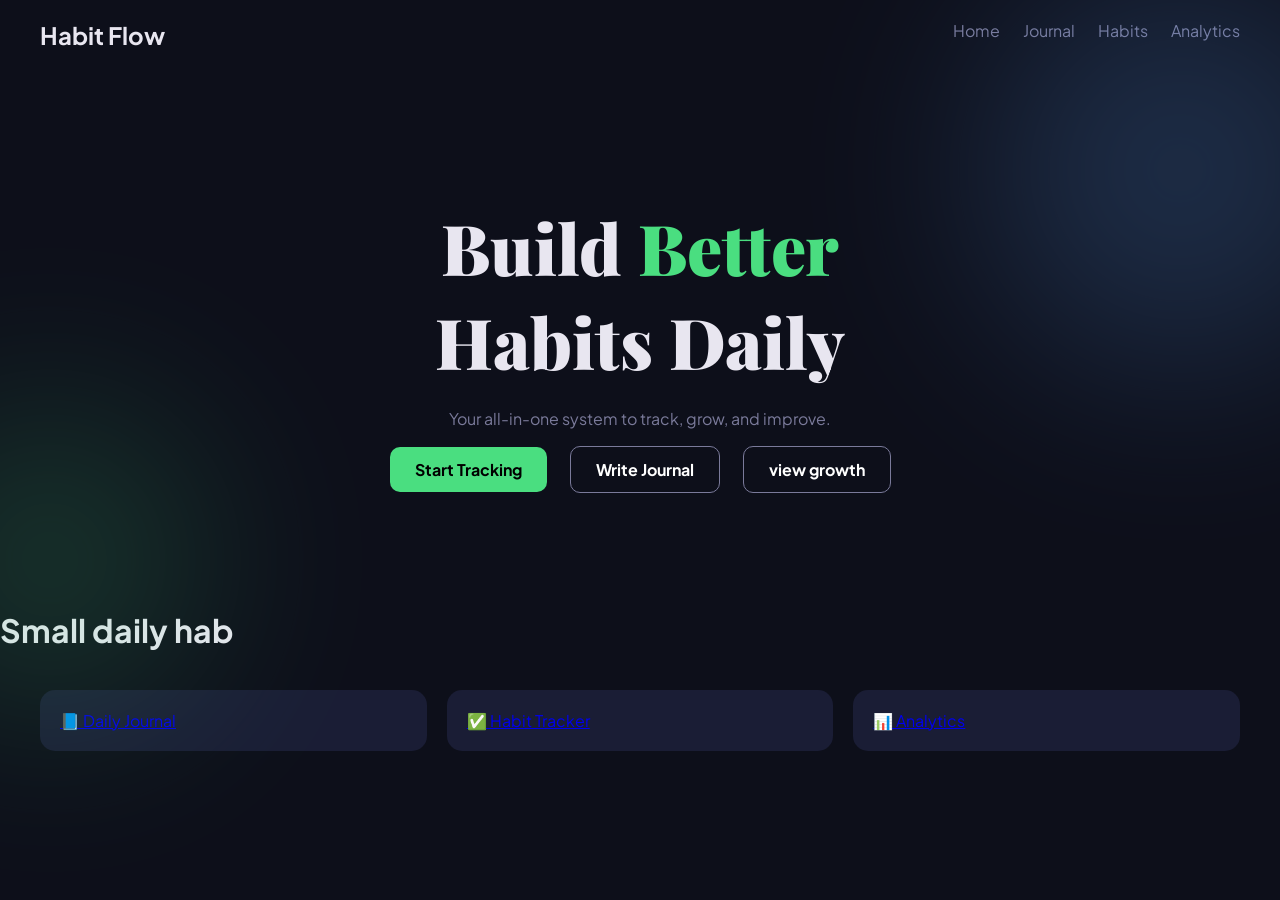
==== index.html @ 1d11cdf9 "Initial upload" ====
<!DOCTYPE html>
<html lang="en">
<head>
<meta charset="UTF-8">
<meta name="viewport" content="width=device-width, initial-scale=1.0">
<title>Habit Flow</title>

<link href="https://fonts.googleapis.com/css2?family=Playfair+Display:wght@700;900&family=Plus+Jakarta+Sans:wght@300;400;600&display=swap" rel="stylesheet">

<style>
* {
  margin: 0;
  padding: 0;
  box-sizing: border-box;
}

:root {
  --bg: #0d0f1a;
  --text: #e8e6f0;
  --muted: #7a7a9a;
  --accent: #4ade80;
  --blue: #60a5fa;
}

body {
  background: var(--bg);
  color: var(--text);
  font-family: 'Plus Jakarta Sans', sans-serif;
  overflow-x: hidden;
}

/* NAV */
nav {
  display: flex;
  justify-content: space-between;
  padding: 20px 40px;
}

nav a {
  color: var(--muted);
  margin-left: 20px;
  text-decoration: none;
}

nav a:hover {
  color: var(--accent);
}

/* HERO */
.hero {
  height: 60vh;
  display: flex;
  flex-direction: column;
  justify-content: center;
  text-align: center;
  position: relative;
}

/* ORBS */
.orb {
  position: absolute;
  border-radius: 50%;
  filter: blur(100px);
  opacity: 0.2;
}

.orb1 {
  width: 400px;
  height: 400px;
  background: var(--blue);
  top: -100px;
  right: -100px;
}

.orb2 {
  width: 300px;
  height: 300px;
  background: var(--accent);
  bottom: -100px;
  left: -100px;
}

/* TITLE */
.hero h1 {
  font-family: 'Playfair Display', serif;
  font-size: 70px;
  font-weight: 900;
}

.hero span {
  color: var(--accent);
}

.hero p {
  margin-top: 20px;
  color: var(--muted);
}

/* BUTTONS */
.hero-buttons {
  margin-top: 30px;
}

.btn {
  padding: 12px 25px;
  margin: 10px;
  border-radius: 10px;
  text-decoration: none;
  font-weight: bold;
  transition: 0.3s;
}

.primary {
  background: var(--accent);
  color: black;
}

.secondary {
  border: 1px solid var(--muted);
  color: white;
}

.btn:hover {
  transform: translateY(-3px);
}

/* FEATURES */
.features {
  display: grid;
  grid-template-columns: repeat(auto-fit, minmax(200px,1fr));
  gap: 20px;
  padding: 40px;
}

.card {
  background: #1a1d35;
  padding: 20px;
  border-radius: 15px;
  transition: 0.3s;
}

.card:hover {
  transform: translateY(-5px);
}

/* QUOTE */
.quote {
  text-align: center;
  padding: 40px;
  color: var(--muted);
  font-style: italic;
}

/* MOBILE */
@media(max-width:768px){
  .hero h1 {
    font-size: 40px;
  }
}
</style>

</head>

<body>

<!-- NAV -->
<nav>
  <h2>Habit Flow</h2>

  <div>
    <a href="index.html">Home</a>
    <a href="journal.html">Journal</a>
    <a href="habits.html">Habits</a>
    <a href="analytics.html">Analytics</a>
  </div>
</nav>

<!-- HERO -->
<section class="hero">

  <div class="orb orb1"></div>
  <div class="orb orb2"></div>

  <h1>Build <span>Better</span><br>Habits Daily</h1>
  <p>Your all-in-one system to track, grow, and improve.</p>

  <div class="hero-buttons">
   <a href="habits.html" class="btn primary">Start Tracking</a>
    <a href="journal.html" class="btn secondary">Write Journal</a>
    <a href="analytics.html"class="btn secondary">view growth</a>
  </div>

</section>
<div class="quote-wrapper">
  <div class="quote-box">
    <h1 class="quote-text" id="quote"></h1>
  </div>
</div>
<script>
const quotes = [
  "Small daily habits create big life changes.",
  "Consistency beats motivation every time.",
  "Discipline is choosing what you want most.",
  "Your future is built by what you do today.",
  "Success starts with daily habits."
];

let i = 0;
let j = 0;
let currentQuote = "";
let isDeleting = false;

function typeEffect() {
  const element = document.getElementById("quote");

  if (!element) return;

  currentQuote = quotes[i];

  if (!isDeleting) {
    element.textContent = currentQuote.substring(0, j++);
  } else {
    element.textContent = currentQuote.substring(0, j--);
  }

  if (!isDeleting && j === currentQuote.length) {
    isDeleting = true;
    setTimeout(typeEffect, 1500); // pause at full text
    return;
  }

  if (isDeleting && j === 0) {
    isDeleting = false;
    i = (i + 1) % quotes.length;
  }

  setTimeout(typeEffect, isDeleting ? 40 : 80);
}

typeEffect();
</script>
<div style="display:flex; justify-content:center;">
  <div class="quote-box">
    <p class="quote-text" id="quote"></p>
  </div>
</div>
<!-- FEATURES -->
<section class="features">
  <a href="journal.html" class="card">📘 Daily Journal</a>
  <a href="habits.html" class="card">✅ Habit Tracker</a>
  <a href="analytics.html" class="card">📊 Analytics</a>
</section>


 

</body>
</html>
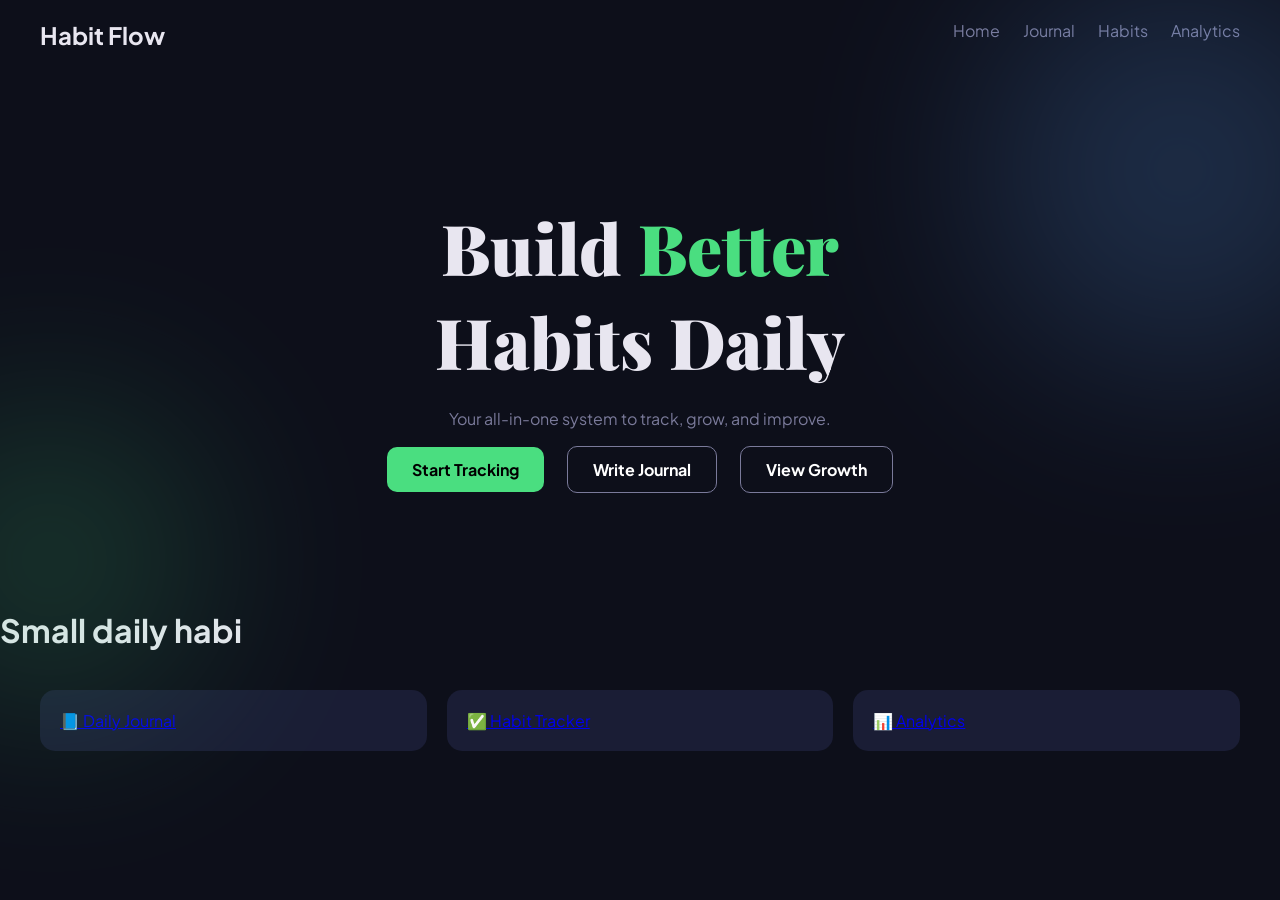
==== commit 8f1b8544: "Replace HTML entities with actual characters" ====
--- a/index.html
+++ b/index.html
@@ -185,10 +185,10 @@
   <p>Your all-in-one system to track, grow, and improve.</p>
 
   <div class="hero-buttons">
-   <a href="habits.html" class="btn primary">Start Tracking</a>
-    <a href="journal.html" class="btn secondary">Write Journal</a>
-    <a href="analytics.html"class="btn secondary">view growth</a>
-  </div>
+  <a href="habits.html" class="btn primary">Start Tracking</a>
+  <a href="journal.html" class="btn secondary">Write Journal</a>
+  <a href="analytics.html" class="btn secondary">View Growth</a>
+</div>
 
 </section>
 <div class="quote-wrapper">
@@ -255,4 +255,4 @@
  
 
 </body>
-</html>+</html>
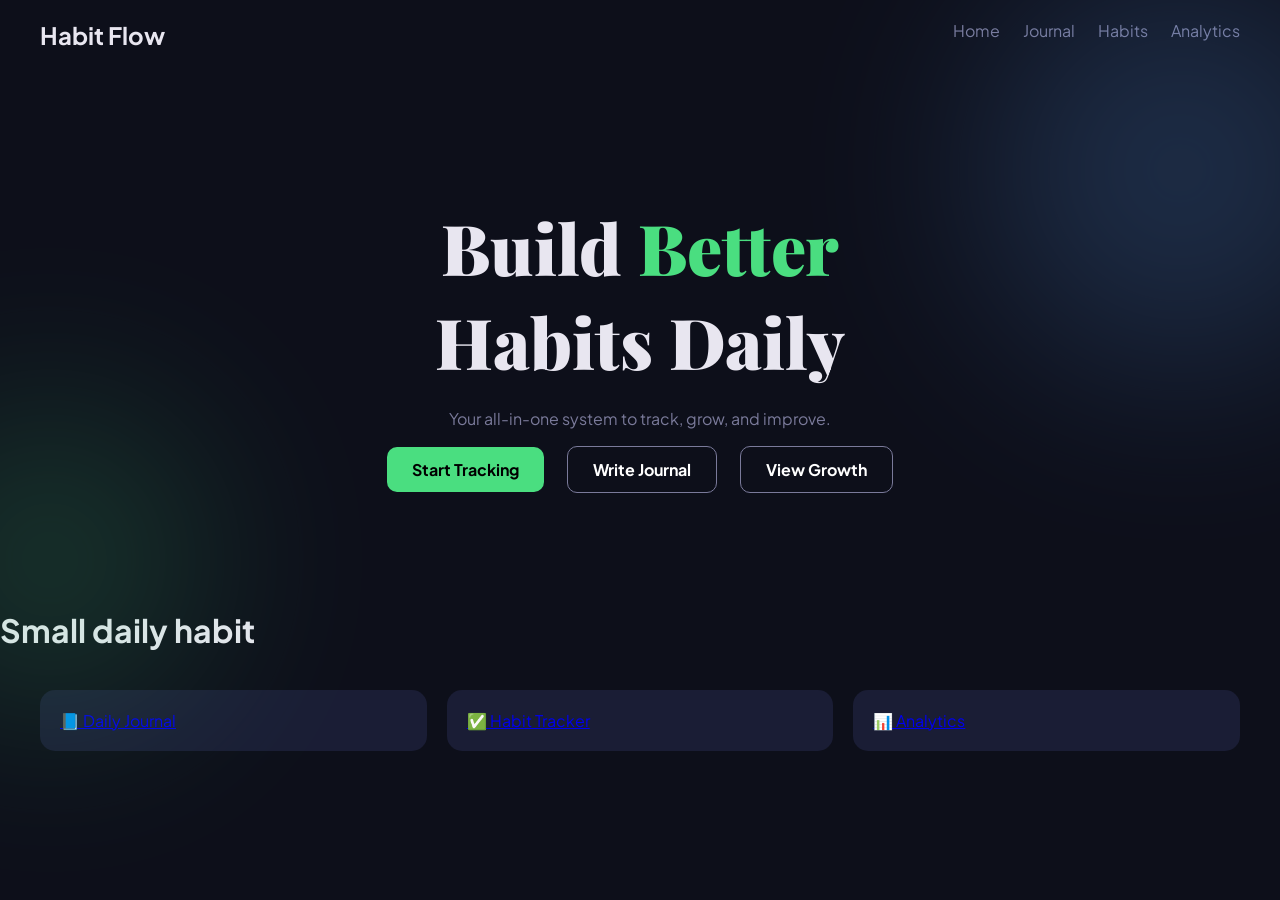
==== commit 80f4b392: "Refactor index.html structure and styling" ====
--- a/index.html
+++ b/index.html
@@ -239,11 +239,7 @@
 
 typeEffect();
 </script>
-<div style="display:flex; justify-content:center;">
-  <div class="quote-box">
-    <p class="quote-text" id="quote"></p>
-  </div>
-</div>
+
 <!-- FEATURES -->
 <section class="features">
   <a href="journal.html" class="card">📘 Daily Journal</a>
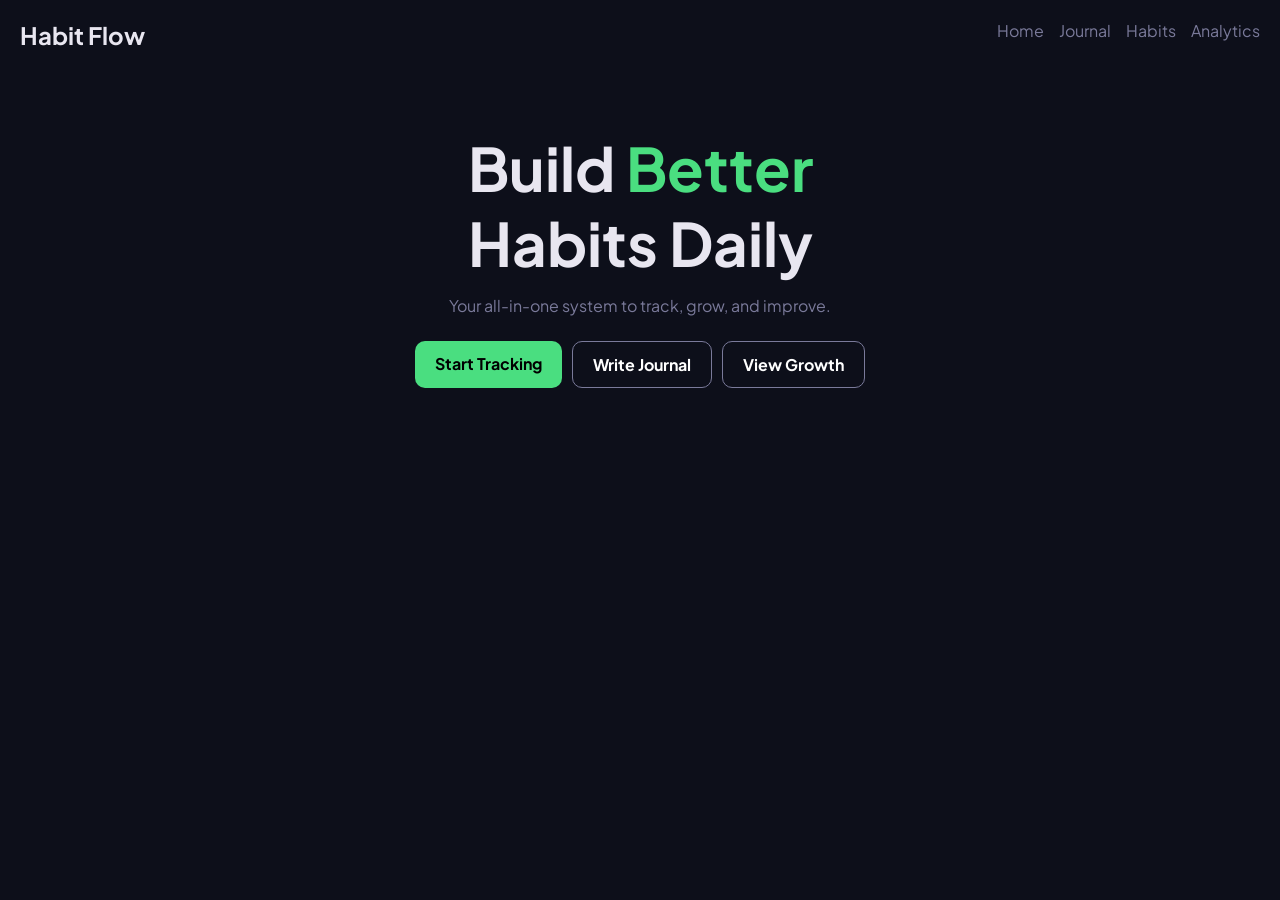
==== commit 60b7dd6f: "Refactor index.html for better layout and styles Updated the layout and styles for improved responsi" ====
--- a/index.html
+++ b/index.html
@@ -8,6 +8,7 @@
 <link href="https://fonts.googleapis.com/css2?family=Playfair+Display:wght@700;900&family=Plus+Jakarta+Sans:wght@300;400;600&display=swap" rel="stylesheet">
 
 <style>
+
 * {
   margin: 0;
   padding: 0;
@@ -19,72 +20,39 @@
   --text: #e8e6f0;
   --muted: #7a7a9a;
   --accent: #4ade80;
-  --blue: #60a5fa;
 }
 
 body {
   background: var(--bg);
   color: var(--text);
   font-family: 'Plus Jakarta Sans', sans-serif;
-  overflow-x: hidden;
 }
 
 /* NAV */
 nav {
   display: flex;
   justify-content: space-between;
-  padding: 20px 40px;
+  padding: 20px;
+}
+
+nav div {
+  display: flex;
+  gap: 15px;
 }
 
 nav a {
   color: var(--muted);
-  margin-left: 20px;
   text-decoration: none;
-}
-
-nav a:hover {
-  color: var(--accent);
 }
 
 /* HERO */
 .hero {
-  height: 60vh;
-  display: flex;
-  flex-direction: column;
-  justify-content: center;
   text-align: center;
-  position: relative;
+  padding: 60px 20px;
 }
 
-/* ORBS */
-.orb {
-  position: absolute;
-  border-radius: 50%;
-  filter: blur(100px);
-  opacity: 0.2;
-}
-
-.orb1 {
-  width: 400px;
-  height: 400px;
-  background: var(--blue);
-  top: -100px;
-  right: -100px;
-}
-
-.orb2 {
-  width: 300px;
-  height: 300px;
-  background: var(--accent);
-  bottom: -100px;
-  left: -100px;
-}
-
-/* TITLE */
 .hero h1 {
-  font-family: 'Playfair Display', serif;
-  font-size: 70px;
-  font-weight: 900;
+  font-size: 60px;
 }
 
 .hero span {
@@ -92,22 +60,23 @@
 }
 
 .hero p {
-  margin-top: 20px;
+  margin-top: 15px;
   color: var(--muted);
 }
 
 /* BUTTONS */
 .hero-buttons {
-  margin-top: 30px;
+  margin-top: 25px;
+  display: flex;
+  justify-content: center;
+  gap: 10px;
 }
 
 .btn {
-  padding: 12px 25px;
-  margin: 10px;
+  padding: 12px 20px;
   border-radius: 10px;
   text-decoration: none;
   font-weight: bold;
-  transition: 0.3s;
 }
 
 .primary {
@@ -120,53 +89,49 @@
   color: white;
 }
 
-.btn:hover {
-  transform: translateY(-3px);
+/* QUOTE */
+.quote-box {
+  margin: 40px auto;
+  text-align: center;
 }
 
-/* FEATURES */
-.features {
-  display: grid;
-  grid-template-columns: repeat(auto-fit, minmax(200px,1fr));
-  gap: 20px;
-  padding: 40px;
+/* MOBILE FIX */
+@media(max-width:768px){
+
+  .hero h1 {
+    font-size: 32px;
+  }
+
+  .hero-buttons {
+    flex-direction: column;
+    align-items: center;
+  }
+
+  .hero-buttons a {
+    width: 100%;
+    max-width: 300px;
+    text-align: center;
+  }
+
+  nav {
+    flex-direction: column;
+    gap: 10px;
+  }
+
+  body {
+    font-size: 16px;
+  }
+
 }
 
-.card {
-  background: #1a1d35;
-  padding: 20px;
-  border-radius: 15px;
-  transition: 0.3s;
-}
-
-.card:hover {
-  transform: translateY(-5px);
-}
-
-/* QUOTE */
-.quote {
-  text-align: center;
-  padding: 40px;
-  color: var(--muted);
-  font-style: italic;
-}
-
-/* MOBILE */
-@media(max-width:768px){
-  .hero h1 {
-    font-size: 40px;
-  }
-}
 </style>
 
 </head>
 
 <body>
 
-<!-- NAV -->
 <nav>
   <h2>Habit Flow</h2>
-
   <div>
     <a href="index.html">Home</a>
     <a href="journal.html">Journal</a>
@@ -175,80 +140,35 @@
   </div>
 </nav>
 
-<!-- HERO -->
 <section class="hero">
-
-  <div class="orb orb1"></div>
-  <div class="orb orb2"></div>
-
   <h1>Build <span>Better</span><br>Habits Daily</h1>
   <p>Your all-in-one system to track, grow, and improve.</p>
 
   <div class="hero-buttons">
-  <a href="habits.html" class="btn primary">Start Tracking</a>
-  <a href="journal.html" class="btn secondary">Write Journal</a>
-  <a href="analytics.html" class="btn secondary">View Growth</a>
+    <a href="habits.html" class="btn primary">Start Tracking</a>
+    <a href="journal.html" class="btn secondary">Write Journal</a>
+    <a href="analytics.html" class="btn secondary">View Growth</a>
+  </div>
+</section>
+
+<div class="quote-box">
+  <p id="quote"></p>
 </div>
 
-</section>
-<div class="quote-wrapper">
-  <div class="quote-box">
-    <h1 class="quote-text" id="quote"></h1>
-  </div>
-</div>
 <script>
 const quotes = [
   "Small daily habits create big life changes.",
   "Consistency beats motivation every time.",
-  "Discipline is choosing what you want most.",
-  "Your future is built by what you do today.",
-  "Success starts with daily habits."
+  "Discipline is choosing what you want most."
 ];
 
 let i = 0;
-let j = 0;
-let currentQuote = "";
-let isDeleting = false;
 
-function typeEffect() {
-  const element = document.getElementById("quote");
-
-  if (!element) return;
-
-  currentQuote = quotes[i];
-
-  if (!isDeleting) {
-    element.textContent = currentQuote.substring(0, j++);
-  } else {
-    element.textContent = currentQuote.substring(0, j--);
-  }
-
-  if (!isDeleting && j === currentQuote.length) {
-    isDeleting = true;
-    setTimeout(typeEffect, 1500); // pause at full text
-    return;
-  }
-
-  if (isDeleting && j === 0) {
-    isDeleting = false;
-    i = (i + 1) % quotes.length;
-  }
-
-  setTimeout(typeEffect, isDeleting ? 40 : 80);
-}
-
-typeEffect();
+setInterval(() => {
+  document.getElementById("quote").textContent = quotes[i];
+  i = (i + 1) % quotes.length;
+}, 2000);
 </script>
-
-<!-- FEATURES -->
-<section class="features">
-  <a href="journal.html" class="card">📘 Daily Journal</a>
-  <a href="habits.html" class="card">✅ Habit Tracker</a>
-  <a href="analytics.html" class="card">📊 Analytics</a>
-</section>
-
-
- 
 
 </body>
 </html>
